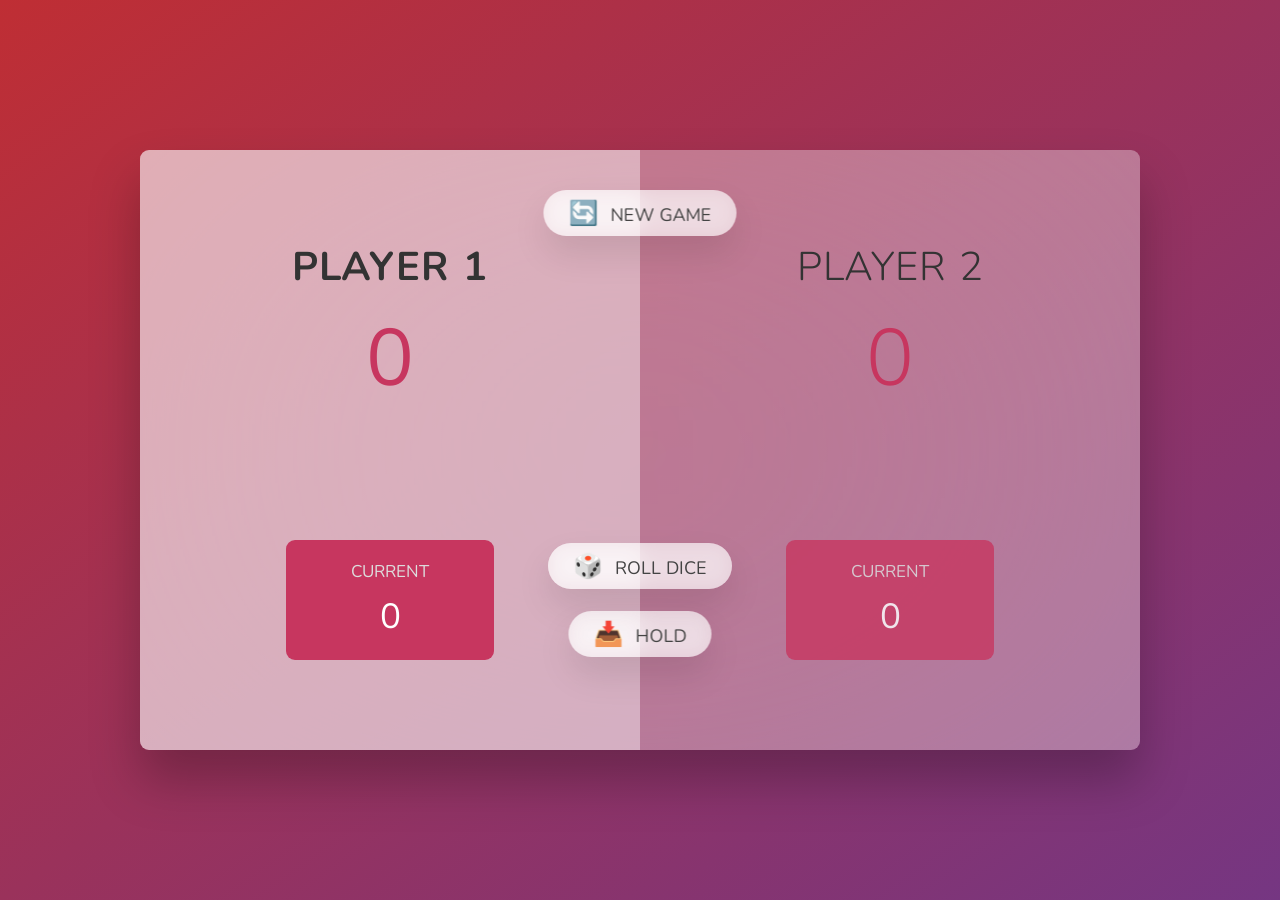
==== Pig_Game/index.html @ e690d0c2 "Manipulating the DOM while creating a Pig Game Implementing the rolling of the dice storing the curr" ====
<!DOCTYPE html>
<html lang="en">
  <head>
    <meta charset="UTF-8" />
    <meta name="viewport" content="width=device-width, initial-scale=1.0" />
    <meta http-equiv="X-UA-Compatible" content="ie=edge" />
    <link rel="stylesheet" href="style.css" />
    <title>Pig Game</title>
  </head>
  <body>
    <main>
      <section class="player player--0 player--active">
        <h2 class="name" id="name--0">Player 1</h2>
        <p class="score" id="score--0">43</p>
        <div class="current">
          <p class="current-label">Current</p>
          <p class="current-score" id="current--0">0</p>
        </div>
      </section>
      <section class="player player--1">
        <h2 class="name" id="name--1">Player 2</h2>
        <p class="score" id="score--1">24</p>
        <div class="current">
          <p class="current-label">Current</p>
          <p class="current-score" id="current--1">0</p>
        </div>
      </section>

      <img src="./images/dice-5.png" alt="Playing dice" class="dice" />
      <button class="btn btn--new">🔄 New game</button>
      <button class="btn btn--roll">🎲 Roll dice</button>
      <button class="btn btn--hold">📥 Hold</button>
    </main>
    <script src="script.js"></script>
  </body>
</html>
---- Pig_Game/style.css ----
@import url('https://fonts.googleapis.com/css2?family=Nunito&display=swap');

* {
  margin: 0;
  padding: 0;
  box-sizing: inherit;
}

html {
  font-size: 62.5%;
  box-sizing: border-box;
}

body {
  font-family: 'Nunito', sans-serif;
  font-weight: 400;
  height: 100vh;
  color: #333;
  background-image: linear-gradient(to top left, #753682 0%, #bf2e34 100%);
  display: flex;
  align-items: center;
  justify-content: center;
}

/* LAYOUT */
main {
  position: relative;
  width: 100rem;
  height: 60rem;
  background-color: rgba(255, 255, 255, 0.35);
  backdrop-filter: blur(200px);
  filter: blur();
  box-shadow: 0 3rem 5rem rgba(0, 0, 0, 0.25);
  border-radius: 9px;
  overflow: hidden;
  display: flex;
}

.player {
  flex: 50%;
  padding: 9rem;
  display: flex;
  flex-direction: column;
  align-items: center;
  transition: all 0.75s;
}

/* ELEMENTS */
.name {
  position: relative;
  font-size: 4rem;
  text-transform: uppercase;
  letter-spacing: 1px;
  word-spacing: 2px;
  font-weight: 300;
  margin-bottom: 1rem;
}

.score {
  font-size: 8rem;
  font-weight: 300;
  color: #c7365f;
  margin-bottom: auto;
}

.player--active {
  background-color: rgba(255, 255, 255, 0.4);
}
.player--active .name {
  font-weight: 700;
}
.player--active .score {
  font-weight: 400;
}

.player--active .current {
  opacity: 1;
}

.current {
  background-color: #c7365f;
  opacity: 0.8;
  border-radius: 9px;
  color: #fff;
  width: 65%;
  padding: 2rem;
  text-align: center;
  transition: all 0.75s;
}

.current-label {
  text-transform: uppercase;
  margin-bottom: 1rem;
  font-size: 1.7rem;
  color: #ddd;
}

.current-score {
  font-size: 3.5rem;
}

/* ABSOLUTE POSITIONED ELEMENTS */
.btn {
  position: absolute;
  left: 50%;
  transform: translateX(-50%);
  color: #444;
  background: none;
  border: none;
  font-family: inherit;
  font-size: 1.8rem;
  text-transform: uppercase;
  cursor: pointer;
  font-weight: 400;
  transition: all 0.2s;

  background-color: white;
  background-color: rgba(255, 255, 255, 0.6);
  backdrop-filter: blur(10px);

  padding: 0.7rem 2.5rem;
  border-radius: 50rem;
  box-shadow: 0 1.75rem 3.5rem rgba(0, 0, 0, 0.1);
}

.btn::first-letter {
  font-size: 2.4rem;
  display: inline-block;
  margin-right: 0.7rem;
}

.btn--new {
  top: 4rem;
}
.btn--roll {
  top: 39.3rem;
}
.btn--hold {
  top: 46.1rem;
}

.btn:active {
  transform: translate(-50%, 3px);
  box-shadow: 0 1rem 2rem rgba(0, 0, 0, 0.15);
}

.btn:focus {
  outline: none;
}

.dice {
  position: absolute;
  left: 50%;
  top: 16.5rem;
  transform: translateX(-50%);
  height: 10rem;
  box-shadow: 0 2rem 5rem rgba(0, 0, 0, 0.2);
}

.player--winner {
  background-color: #2f2f2f;
}

.player--winner .name {
  font-weight: 700;
  color: #c7365f;
}

.hidden{
  display: none;
}
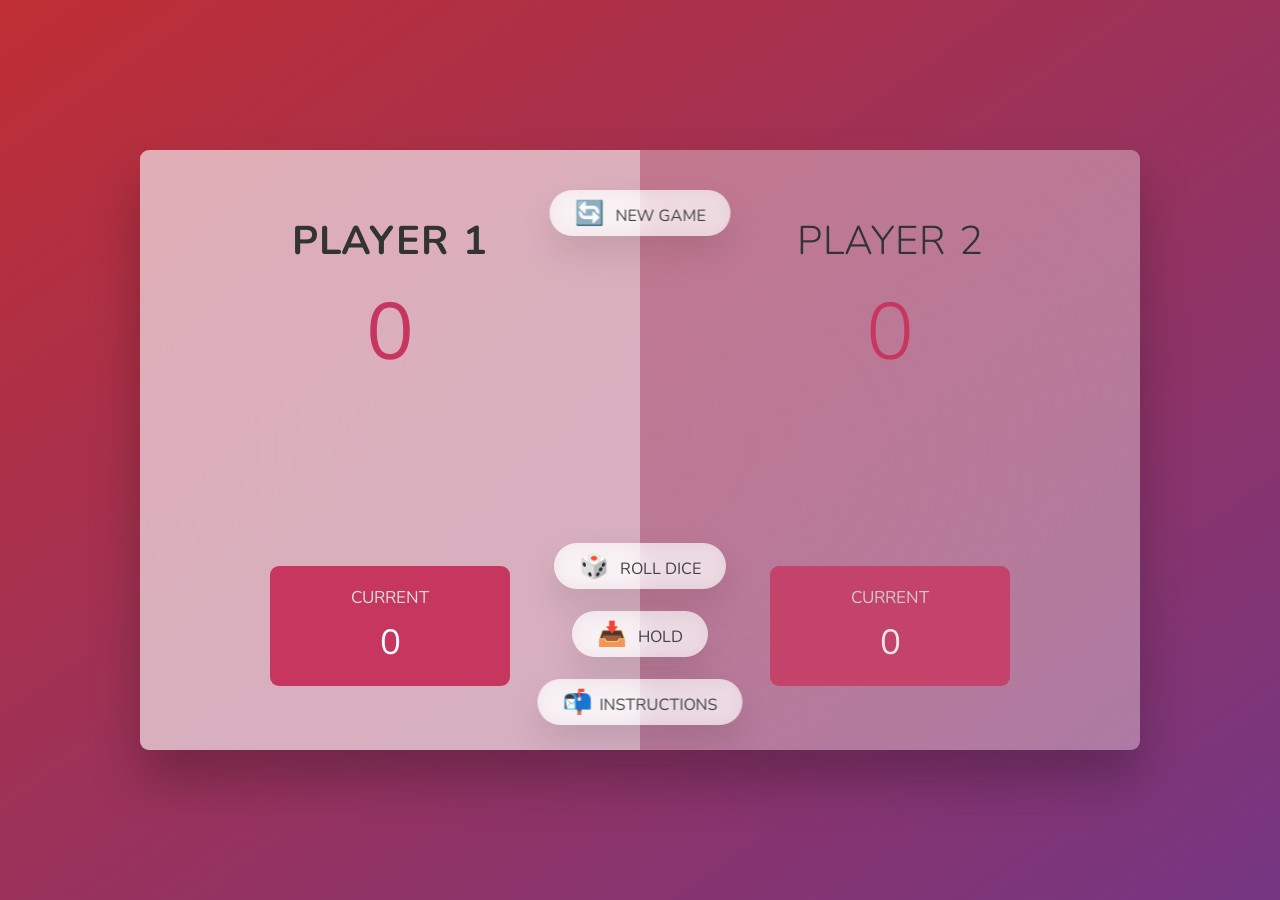
==== commit d78addba: "Creating a modal window that displays instructions on how the game is to be played and making the ga" ====
--- a/Pig_Game/index.html
+++ b/Pig_Game/index.html
@@ -30,7 +30,21 @@
       <button class="btn btn--new">🔄 New game</button>
       <button class="btn btn--roll">🎲 Roll dice</button>
       <button class="btn btn--hold">📥 Hold</button>
+      <button class="btn btn--instructions">📬Instructions</button>
     </main>
+    <div class="modal hidden">
+      <button class="close-modal">&times;</button>
+      <h1>Instructions 😍</h1>
+      <p>
+        Click the 'Roll Dice' button to play. The game is designed such</br> 
+        that when the dice is rolled, the number on the dice is added to </br>
+        your current score except you roll a 1, the player will then be </br>
+        switched.To save your current score click the 'Hold' button.</br>
+        The first player to reach a score of 100 wins.</br>
+        Good Luck!😉</br>
+      </p>
+    </div>
+    <div class="overlay hidden"></div>
     <script src="script.js"></script>
   </body>
 </html>
--- a/Pig_Game/style.css
+++ b/Pig_Game/style.css
@@ -7,26 +7,29 @@
 }
 
 html {
-  font-size: 62.5%;
+  font-size: clamp(50%, 0.625vw + 48%, 62.5%);
   box-sizing: border-box;
 }
 
 body {
   font-family: 'Nunito', sans-serif;
   font-weight: 400;
-  height: 100vh;
+  min-height: 100vh;
+  min-height: 100svh;
   color: #333;
   background-image: linear-gradient(to top left, #753682 0%, #bf2e34 100%);
   display: flex;
   align-items: center;
   justify-content: center;
+  padding: clamp(1rem, 3vw, 2rem);
 }
 
 /* LAYOUT */
 main {
   position: relative;
-  width: 100rem;
-  height: 60rem;
+  width: min(100rem, 100%);
+  height: min(60rem, calc(100vh - 4rem));
+  height: min(60rem, calc(100svh - 4rem));
   background-color: rgba(255, 255, 255, 0.35);
   backdrop-filter: blur(200px);
   filter: blur();
@@ -37,8 +40,9 @@
 }
 
 .player {
-  flex: 50%;
-  padding: 9rem;
+  flex: 1 1 0;
+  min-width: 0;
+  padding: clamp(1rem, 5vw, 9rem);
   display: flex;
   flex-direction: column;
   align-items: center;
@@ -48,16 +52,17 @@
 /* ELEMENTS */
 .name {
   position: relative;
-  font-size: 4rem;
+  font-size: clamp(1.4rem, 4vw, 4rem);
   text-transform: uppercase;
   letter-spacing: 1px;
   word-spacing: 2px;
   font-weight: 300;
   margin-bottom: 1rem;
+  text-align: center;
 }
 
 .score {
-  font-size: 8rem;
+  font-size: clamp(3.2rem, 8vw, 8rem);
   font-weight: 300;
   color: #c7365f;
   margin-bottom: auto;
@@ -82,8 +87,8 @@
   opacity: 0.8;
   border-radius: 9px;
   color: #fff;
-  width: 65%;
-  padding: 2rem;
+  width: min(65%, 24rem);
+  padding: clamp(0.8rem, 2vw, 2rem);
   text-align: center;
   transition: all 0.75s;
 }
@@ -108,7 +113,7 @@
   background: none;
   border: none;
   font-family: inherit;
-  font-size: 1.8rem;
+  font-size: clamp(1.2rem, min(1.8rem, 1.8vh), 1.8rem);
   text-transform: uppercase;
   cursor: pointer;
   font-weight: 400;
@@ -118,25 +123,30 @@
   background-color: rgba(255, 255, 255, 0.6);
   backdrop-filter: blur(10px);
 
-  padding: 0.7rem 2.5rem;
+  padding: clamp(0.4rem, 1.2vh, 0.7rem) clamp(0.8rem, 2.5vw, 2.5rem);
   border-radius: 50rem;
   box-shadow: 0 1.75rem 3.5rem rgba(0, 0, 0, 0.1);
+  white-space: nowrap;
+  max-width: calc(100% - 1rem);
 }
 
 .btn::first-letter {
-  font-size: 2.4rem;
+  font-size: clamp(1.2rem, 2.4vw, 2.4rem);
   display: inline-block;
   margin-right: 0.7rem;
 }
 
 .btn--new {
-  top: 4rem;
+  top: 6.7%;
 }
 .btn--roll {
-  top: 39.3rem;
+  top: 65.5%;
 }
 .btn--hold {
-  top: 46.1rem;
+  top: 76.8%;
+}
+.btn--instructions{
+  top: 88.2%;
 }
 
 .btn:active {
@@ -151,9 +161,10 @@
 .dice {
   position: absolute;
   left: 50%;
-  top: 16.5rem;
+  top: 27.5%;
   transform: translateX(-50%);
-  height: 10rem;
+  height: min(10rem, 16vh);
+  max-width: 18%;
   box-shadow: 0 2rem 5rem rgba(0, 0, 0, 0.2);
 }
 
@@ -168,4 +179,75 @@
 
 .hidden{
   display: none;
-}+}
+
+.close-modal {
+  position: absolute;
+  top: 1.2rem;
+  right: 2rem;
+  font-size: 5rem;
+  color: #333;
+  cursor: pointer;
+  border: none;
+  background: none;
+}
+
+h1 {
+  font-size: 2.5rem;
+  margin-bottom: 2rem;
+}
+
+p {
+  font-size: 1.8rem;
+}
+
+/* -------------------------- */
+/* CLASSES TO MAKE MODAL WORK */
+
+.modal {
+  position: absolute;
+  top: 50%;
+  left: 50%;
+  transform: translate(-50%, -50%);
+  width: min(70rem, calc(100vw - 3rem));
+  max-height: calc(100vh - 3rem);
+  max-height: calc(100svh - 3rem);
+  overflow: auto;
+
+  background-color: white;
+  padding: clamp(2rem, 6vw, 6rem);
+  border-radius: 5px;
+  box-shadow: 0 3rem 5rem rgba(0, 0, 0, 0.3);
+  z-index: 10;
+}
+
+.overlay {
+  position: absolute;
+  top: 0;
+  left: 0;
+  width: 100%;
+  height: 100%;
+  background-color: rgba(0, 0, 0, 0.6);
+  backdrop-filter: blur(3px);
+  z-index: 5;
+}
+
+@media (max-width: 480px) {
+  .player {
+    padding: 1rem;
+  }
+
+  .name {
+    font-size: clamp(1.3rem, 4vw, 1.8rem);
+    letter-spacing: 0;
+    word-spacing: 0;
+  }
+
+  .current-label {
+    font-size: 1.3rem;
+  }
+
+  .current-score {
+    font-size: 2.8rem;
+  }
+}
